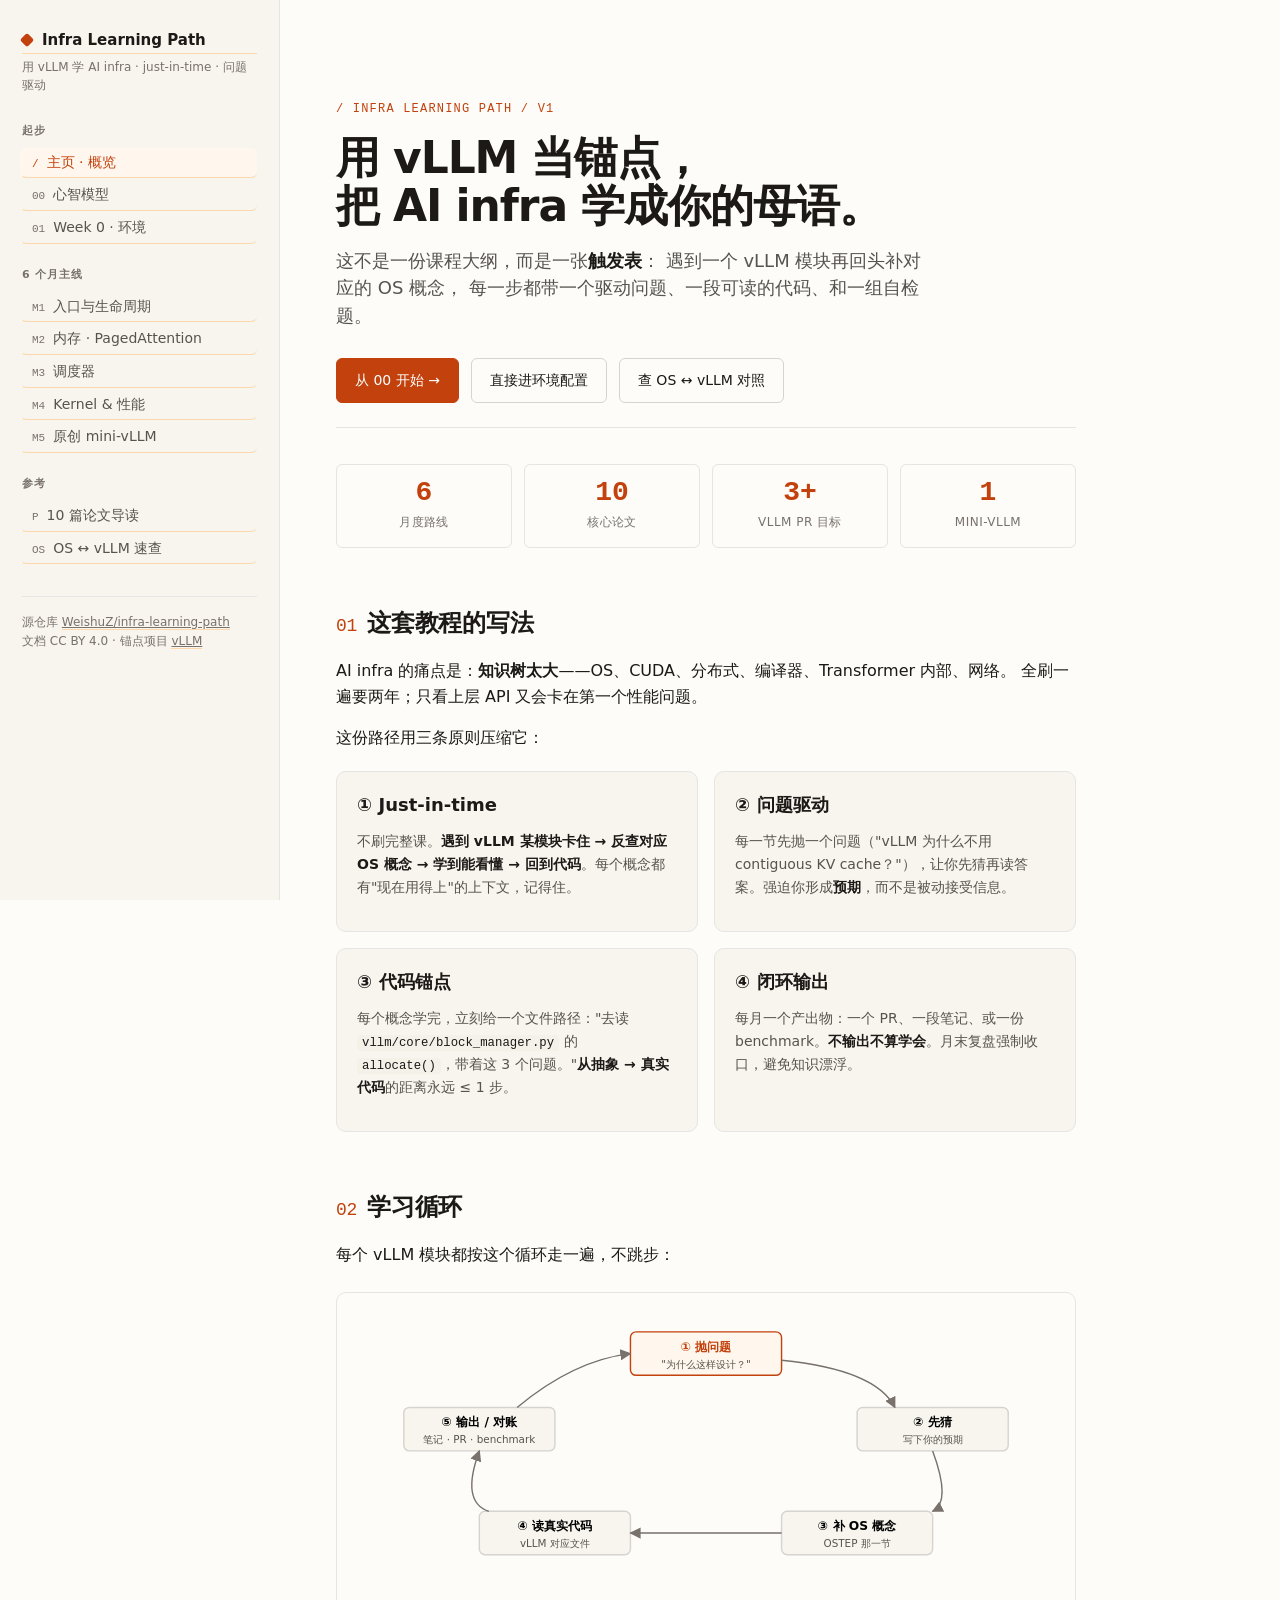
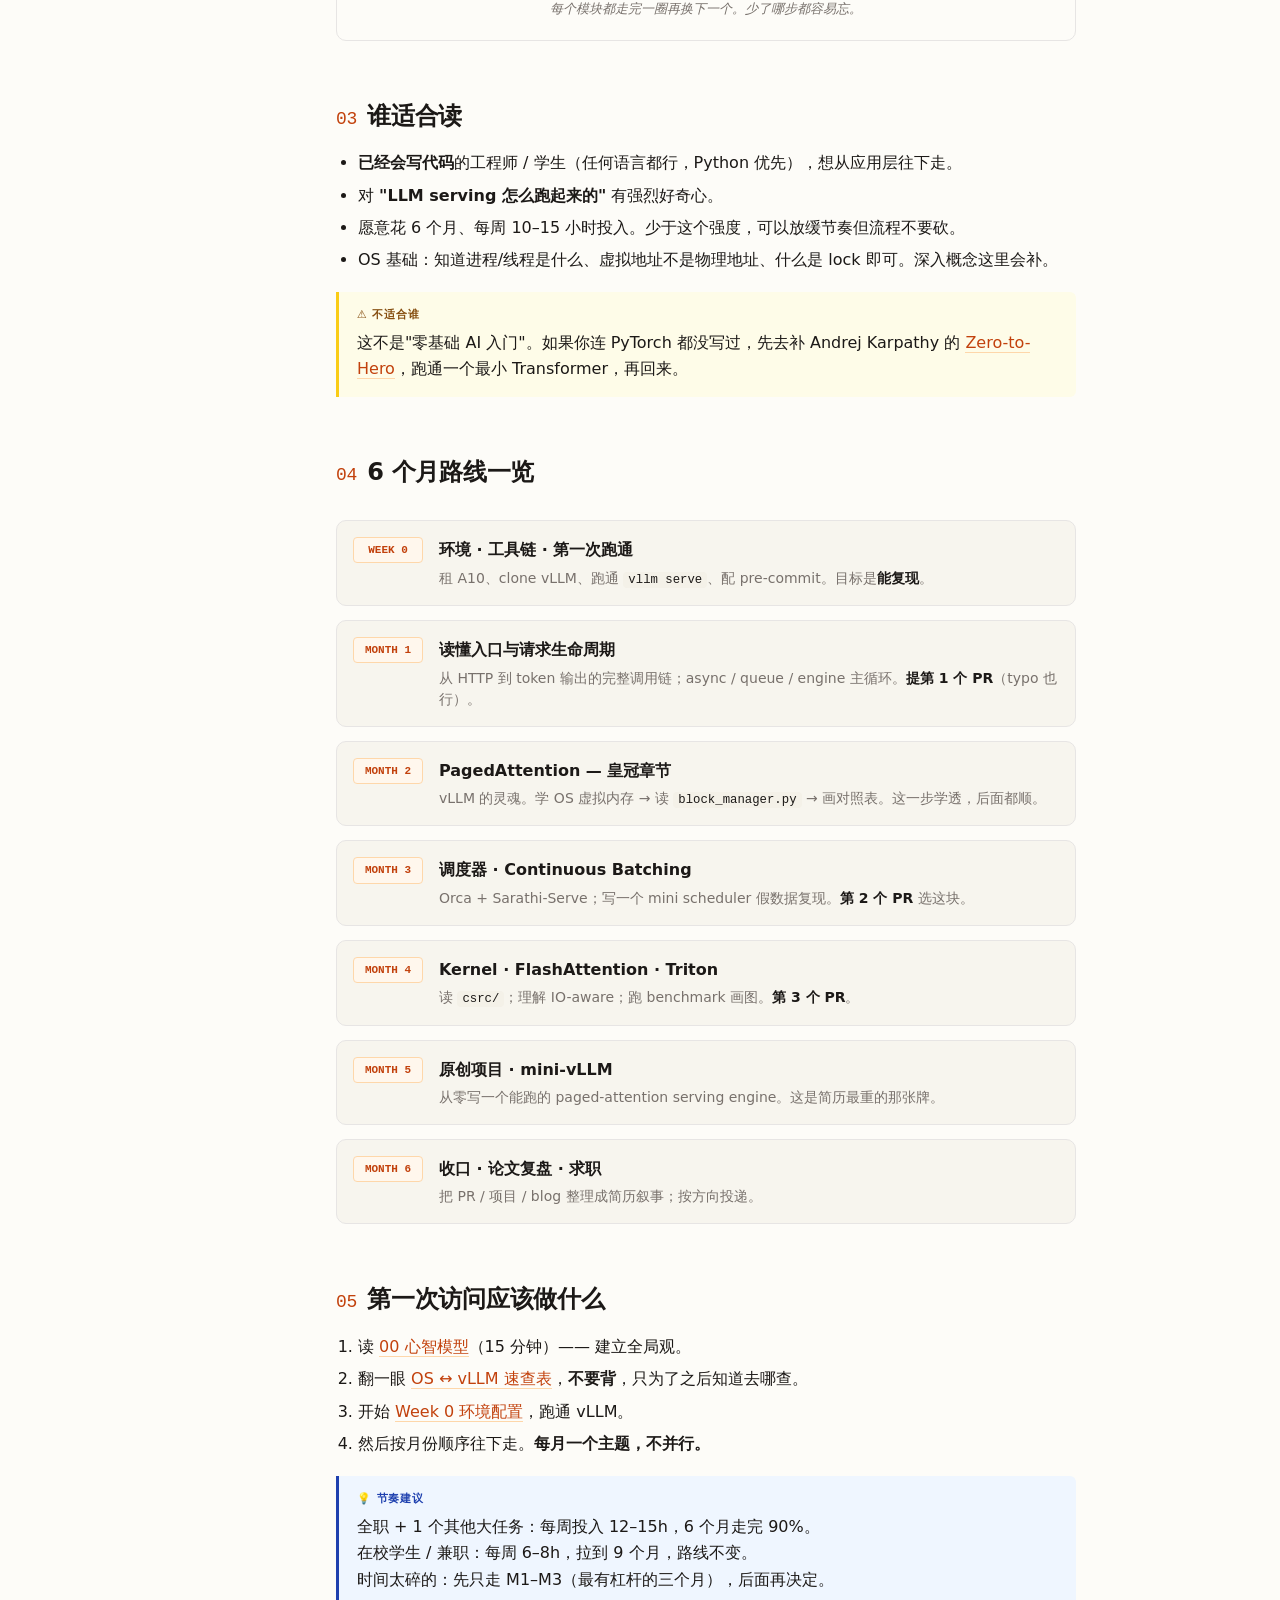
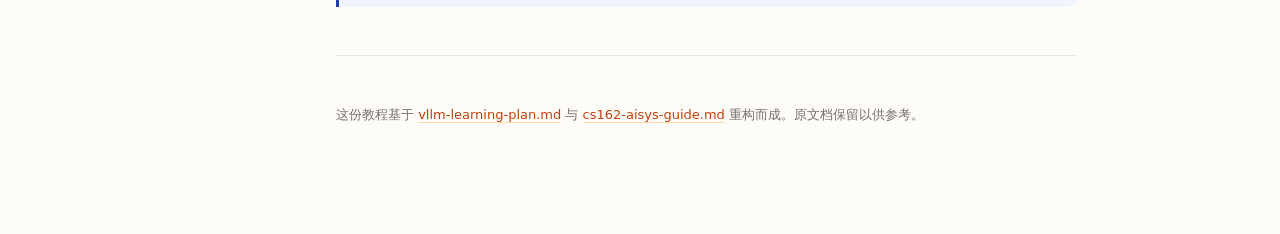
==== index.html @ 44b03a2a "Build interactive learning site 把仓库内的两份 markdown 大纲 (vllm-learning-plan, cs162-aisys-guide) 重构成一份问题驱" ====
<!doctype html>
<html lang="zh-CN">
<head>
<meta charset="utf-8" />
<meta name="viewport" content="width=device-width, initial-scale=1" />
<title>Infra Learning Path · 用 vLLM 学 AI 基础设施</title>
<meta name="description" content="一份问题驱动、强实践的 AI infra 学习路径。以 vLLM 为锚点，用 OS 当母语，6 个月走通从入口到 kernel 的全栈。" />
<link rel="stylesheet" href="assets/style.css" />
</head>
<body>

<button class="menu-btn" aria-label="菜单">☰ 目录</button>

<div class="layout">

<aside class="sidebar">
  <a href="index.html" class="brand"><span class="dot"></span>Infra Learning Path</a>
  <div class="tagline">用 vLLM 学 AI infra · just-in-time · 问题驱动</div>

  <div class="nav-group">
    <div class="nav-label">起步</div>
    <nav><ul>
      <li><a href="index.html"><span class="idx">/</span>主页 · 概览</a></li>
      <li><a href="tutorial/00-mental-model.html"><span class="idx">00</span>心智模型</a></li>
      <li><a href="tutorial/01-setup.html"><span class="idx">01</span>Week 0 · 环境</a></li>
    </ul></nav>
  </div>

  <div class="nav-group">
    <div class="nav-label">6 个月主线</div>
    <nav><ul>
      <li><a href="tutorial/02-entrypoints.html"><span class="idx">M1</span>入口与生命周期</a></li>
      <li><a href="tutorial/03-memory.html"><span class="idx">M2</span>内存 · PagedAttention</a></li>
      <li><a href="tutorial/04-scheduler.html"><span class="idx">M3</span>调度器</a></li>
      <li><a href="tutorial/05-kernels.html"><span class="idx">M4</span>Kernel &amp; 性能</a></li>
      <li><a href="tutorial/06-mini-vllm.html"><span class="idx">M5</span>原创 mini-vLLM</a></li>
    </ul></nav>
  </div>

  <div class="nav-group">
    <div class="nav-label">参考</div>
    <nav><ul>
      <li><a href="tutorial/07-papers.html"><span class="idx">P</span>10 篇论文导读</a></li>
      <li><a href="tutorial/08-os-bridge.html"><span class="idx">OS</span>OS ↔ vLLM 速查</a></li>
    </ul></nav>
  </div>

  <div class="foot">
    源仓库 <a href="https://github.com/WeishuZ/infra-learning-path" target="_blank" rel="noopener">WeishuZ/infra-learning-path</a><br>
    文档 CC BY 4.0 · 锚点项目 <a href="https://github.com/vllm-project/vllm" target="_blank" rel="noopener">vLLM</a>
  </div>
</aside>

<main class="content">

<section class="hero">
  <div class="eyebrow">/ infra learning path / v1</div>
  <h1>用 vLLM 当锚点，<br>把 AI infra 学成你的母语。</h1>
  <p class="sub">
    这不是一份课程大纲，而是一张<strong>触发表</strong>：
    遇到一个 vLLM 模块再回头补对应的 OS 概念，
    每一步都带一个驱动问题、一段可读的代码、和一组自检题。
  </p>
  <div class="cta-row">
    <a class="btn primary" href="tutorial/00-mental-model.html">从 00 开始 →</a>
    <a class="btn" href="tutorial/01-setup.html">直接进环境配置</a>
    <a class="btn" href="tutorial/08-os-bridge.html">查 OS ↔ vLLM 对照</a>
  </div>
</section>

<div class="kpis">
  <div class="kpi"><div class="n">6</div><div class="l">月度路线</div></div>
  <div class="kpi"><div class="n">10</div><div class="l">核心论文</div></div>
  <div class="kpi"><div class="n">3+</div><div class="l">vLLM PR 目标</div></div>
  <div class="kpi"><div class="n">1</div><div class="l">mini-vLLM</div></div>
</div>

<h2><span class="num">01</span>这套教程的写法</h2>

<p>
  AI infra 的痛点是：<strong>知识树太大</strong>——OS、CUDA、分布式、编译器、Transformer 内部、网络。
  全刷一遍要两年；只看上层 API 又会卡在第一个性能问题。
</p>

<p>这份路径用三条原则压缩它：</p>

<div class="cards-2">
  <div class="card">
    <h3>① Just-in-time</h3>
    <p>不刷完整课。<strong>遇到 vLLM 某模块卡住 → 反查对应 OS 概念 → 学到能看懂 → 回到代码</strong>。每个概念都有"现在用得上"的上下文，记得住。</p>
  </div>
  <div class="card">
    <h3>② 问题驱动</h3>
    <p>每一节先抛一个问题（"vLLM 为什么不用 contiguous KV cache？"），让你先猜再读答案。强迫你形成<strong>预期</strong>，而不是被动接受信息。</p>
  </div>
  <div class="card">
    <h3>③ 代码锚点</h3>
    <p>每个概念学完，立刻给一个文件路径："去读 <code>vllm/core/block_manager.py</code> 的 <code>allocate()</code>，带着这 3 个问题。"<strong>从抽象 → 真实代码</strong>的距离永远 ≤ 1 步。</p>
  </div>
  <div class="card">
    <h3>④ 闭环输出</h3>
    <p>每月一个产出物：一个 PR、一段笔记、或一份 benchmark。<strong>不输出不算学会</strong>。月末复盘强制收口，避免知识漂浮。</p>
  </div>
</div>

<h2><span class="num">02</span>学习循环</h2>

<p>每个 vLLM 模块都按这个循环走一遍，不跳步：</p>

<div class="diagram">
  <svg viewBox="0 0 720 280" xmlns="http://www.w3.org/2000/svg" style="max-width:680px;">
    <defs>
      <marker id="arrow" viewBox="0 0 10 10" refX="9" refY="5" markerWidth="8" markerHeight="8" orient="auto-start-reverse">
        <path d="M 0 0 L 10 5 L 0 10 z" fill="#78716c"/>
      </marker>
    </defs>
    <!-- 5 nodes around a loop -->
    <g font-family="ui-sans-serif, system-ui" font-size="13">
      <!-- node 1 -->
      <rect x="280" y="20" width="160" height="46" rx="6" fill="#fff7ed" stroke="#c2410c" stroke-width="1.5"/>
      <text x="360" y="40" text-anchor="middle" font-weight="600" fill="#c2410c">① 抛问题</text>
      <text x="360" y="58" text-anchor="middle" fill="#57534e" font-size="11">"为什么这样设计？"</text>

      <!-- node 2 -->
      <rect x="520" y="100" width="160" height="46" rx="6" fill="#f7f5ee" stroke="#d6d3d1" stroke-width="1.5"/>
      <text x="600" y="120" text-anchor="middle" font-weight="600">② 先猜</text>
      <text x="600" y="138" text-anchor="middle" fill="#57534e" font-size="11">写下你的预期</text>

      <!-- node 3 -->
      <rect x="440" y="210" width="160" height="46" rx="6" fill="#f7f5ee" stroke="#d6d3d1" stroke-width="1.5"/>
      <text x="520" y="230" text-anchor="middle" font-weight="600">③ 补 OS 概念</text>
      <text x="520" y="248" text-anchor="middle" fill="#57534e" font-size="11">OSTEP 那一节</text>

      <!-- node 4 -->
      <rect x="120" y="210" width="160" height="46" rx="6" fill="#f7f5ee" stroke="#d6d3d1" stroke-width="1.5"/>
      <text x="200" y="230" text-anchor="middle" font-weight="600">④ 读真实代码</text>
      <text x="200" y="248" text-anchor="middle" fill="#57534e" font-size="11">vLLM 对应文件</text>

      <!-- node 5 -->
      <rect x="40" y="100" width="160" height="46" rx="6" fill="#f7f5ee" stroke="#d6d3d1" stroke-width="1.5"/>
      <text x="120" y="120" text-anchor="middle" font-weight="600">⑤ 输出 / 对账</text>
      <text x="120" y="138" text-anchor="middle" fill="#57534e" font-size="11">笔记 · PR · benchmark</text>

      <!-- arrows -->
      <path d="M 440 50 Q 540 60 560 100" fill="none" stroke="#78716c" stroke-width="1.5" marker-end="url(#arrow)"/>
      <path d="M 600 146 Q 620 200 600 210" fill="none" stroke="#78716c" stroke-width="1.5" marker-end="url(#arrow)"/>
      <path d="M 440 233 L 280 233" fill="none" stroke="#78716c" stroke-width="1.5" marker-end="url(#arrow)"/>
      <path d="M 130 210 Q 100 200 120 146" fill="none" stroke="#78716c" stroke-width="1.5" marker-end="url(#arrow)"/>
      <path d="M 160 100 Q 220 50 280 43" fill="none" stroke="#78716c" stroke-width="1.5" marker-end="url(#arrow)"/>
    </g>
  </svg>
  <div class="caption">每个模块都走完一圈再换下一个。少了哪步都容易忘。</div>
</div>

<h2><span class="num">03</span>谁适合读</h2>

<ul>
  <li><strong>已经会写代码</strong>的工程师 / 学生（任何语言都行，Python 优先），想从应用层往下走。</li>
  <li>对 <strong>"LLM serving 怎么跑起来的"</strong> 有强烈好奇心。</li>
  <li>愿意花 6 个月、每周 10–15 小时投入。少于这个强度，可以放缓节奏但流程不要砍。</li>
  <li>OS 基础：知道进程/线程是什么、虚拟地址不是物理地址、什么是 lock 即可。深入概念这里会补。</li>
</ul>

<div class="callout warn">
  <div class="label">⚠ 不适合谁</div>
  这不是"零基础 AI 入门"。如果你连 PyTorch 都没写过，先去补 Andrej Karpathy 的 <a href="https://karpathy.ai/zero-to-hero.html" target="_blank">Zero-to-Hero</a>，跑通一个最小 Transformer，再回来。
</div>

<h2><span class="num">04</span>6 个月路线一览</h2>

<div class="timeline">
  <a class="step" href="tutorial/01-setup.html">
    <div class="badge">Week 0</div>
    <div>
      <div class="title">环境 · 工具链 · 第一次跑通</div>
      <div class="desc">租 A10、clone vLLM、跑通 <code>vllm serve</code>、配 pre-commit。目标是<strong>能复现</strong>。</div>
    </div>
  </a>
  <a class="step" href="tutorial/02-entrypoints.html">
    <div class="badge">Month 1</div>
    <div>
      <div class="title">读懂入口与请求生命周期</div>
      <div class="desc">从 HTTP 到 token 输出的完整调用链；async / queue / engine 主循环。<strong>提第 1 个 PR</strong>（typo 也行）。</div>
    </div>
  </a>
  <a class="step" href="tutorial/03-memory.html">
    <div class="badge">Month 2</div>
    <div>
      <div class="title">PagedAttention — 皇冠章节</div>
      <div class="desc">vLLM 的灵魂。学 OS 虚拟内存 → 读 <code>block_manager.py</code> → 画对照表。这一步学透，后面都顺。</div>
    </div>
  </a>
  <a class="step" href="tutorial/04-scheduler.html">
    <div class="badge">Month 3</div>
    <div>
      <div class="title">调度器 · Continuous Batching</div>
      <div class="desc">Orca + Sarathi-Serve；写一个 mini scheduler 假数据复现。<strong>第 2 个 PR</strong> 选这块。</div>
    </div>
  </a>
  <a class="step" href="tutorial/05-kernels.html">
    <div class="badge">Month 4</div>
    <div>
      <div class="title">Kernel · FlashAttention · Triton</div>
      <div class="desc">读 <code>csrc/</code>；理解 IO-aware；跑 benchmark 画图。<strong>第 3 个 PR</strong>。</div>
    </div>
  </a>
  <a class="step" href="tutorial/06-mini-vllm.html">
    <div class="badge">Month 5</div>
    <div>
      <div class="title">原创项目 · mini-vLLM</div>
      <div class="desc">从零写一个能跑的 paged-attention serving engine。这是简历最重的那张牌。</div>
    </div>
  </a>
  <a class="step" href="tutorial/07-papers.html">
    <div class="badge">Month 6</div>
    <div>
      <div class="title">收口 · 论文复盘 · 求职</div>
      <div class="desc">把 PR / 项目 / blog 整理成简历叙事；按方向投递。</div>
    </div>
  </a>
</div>

<h2><span class="num">05</span>第一次访问应该做什么</h2>

<ol>
  <li>读 <a href="tutorial/00-mental-model.html">00 心智模型</a>（15 分钟）—— 建立全局观。</li>
  <li>翻一眼 <a href="tutorial/08-os-bridge.html">OS ↔ vLLM 速查表</a>，<strong>不要背</strong>，只为了之后知道去哪查。</li>
  <li>开始 <a href="tutorial/01-setup.html">Week 0 环境配置</a>，跑通 vLLM。</li>
  <li>然后按月份顺序往下走。<strong>每月一个主题，不并行。</strong></li>
</ol>

<div class="callout tip">
  <div class="label">💡 节奏建议</div>
  全职 + 1 个其他大任务：每周投入 12–15h，6 个月走完 90%。<br>
  在校学生 / 兼职：每周 6–8h，拉到 9 个月，路线不变。<br>
  时间太碎的：先只走 M1–M3（最有杠杆的三个月），后面再决定。
</div>

<hr>

<p class="muted small">
  这份教程基于 <a href="vllm-learning-plan.md">vllm-learning-plan.md</a> 与 <a href="cs162-aisys-guide.md">cs162-aisys-guide.md</a> 重构而成。原文档保留以供参考。
</p>

</main>
</div>

<script src="assets/app.js"></script>
</body>
</html>
---- assets/style.css ----
/* ============================================================
   Infra Learning Path — visual system
   ============================================================ */

:root {
  --bg: #fdfcf8;
  --bg-soft: #f7f5ee;
  --bg-code: #f4f1e8;
  --fg: #1c1917;
  --fg-soft: #57534e;
  --fg-muted: #78716c;
  --border: #e7e5e4;
  --border-strong: #d6d3d1;
  --accent: #c2410c;
  --accent-soft: #fed7aa;
  --accent-bg: #fff7ed;
  --green: #166534;
  --green-bg: #f0fdf4;
  --blue: #1e40af;
  --blue-bg: #eff6ff;
  --yellow-bg: #fefce8;
  --yellow-border: #facc15;
  --red: #991b1b;
  --red-bg: #fef2f2;

  --font-sans: ui-sans-serif, system-ui, -apple-system, "Segoe UI", Roboto,
    "Helvetica Neue", "PingFang SC", "Microsoft YaHei", sans-serif;
  --font-mono: ui-monospace, "SF Mono", Menlo, "Cascadia Mono", "JetBrains Mono",
    Consolas, monospace;
  --font-serif: "Source Serif Pro", "Iowan Old Style", Charter, Georgia, serif;

  --radius: 6px;
  --radius-lg: 10px;
  --shadow-sm: 0 1px 2px rgba(28, 25, 23, 0.04);
  --shadow: 0 4px 12px rgba(28, 25, 23, 0.06);

  --content-w: 740px;
  --sidebar-w: 280px;
}

@media (prefers-color-scheme: dark) {
  :root.auto {
    --bg: #1c1917;
    --bg-soft: #292524;
    --bg-code: #292524;
    --fg: #f5f5f4;
    --fg-soft: #d6d3d1;
    --fg-muted: #a8a29e;
    --border: #44403c;
    --border-strong: #57534e;
    --accent: #fb923c;
    --accent-soft: #7c2d12;
    --accent-bg: #292524;
    --green: #4ade80;
    --green-bg: #052e16;
    --blue: #60a5fa;
    --blue-bg: #172554;
    --yellow-bg: #422006;
    --yellow-border: #ca8a04;
    --red: #f87171;
    --red-bg: #450a0a;
  }
}

* { box-sizing: border-box; }

html { scroll-behavior: smooth; }

body {
  margin: 0;
  font-family: var(--font-sans);
  font-size: 16px;
  line-height: 1.65;
  color: var(--fg);
  background: var(--bg);
  -webkit-font-smoothing: antialiased;
  text-rendering: optimizeLegibility;
}

/* ===== Layout ===== */

.layout {
  display: grid;
  grid-template-columns: var(--sidebar-w) 1fr;
  min-height: 100vh;
}

.sidebar {
  background: var(--bg-soft);
  border-right: 1px solid var(--border);
  padding: 28px 22px 40px;
  position: sticky;
  top: 0;
  height: 100vh;
  overflow-y: auto;
  font-size: 14px;
}

.sidebar .brand {
  display: flex;
  align-items: center;
  gap: 10px;
  font-weight: 600;
  font-size: 15px;
  color: var(--fg);
  text-decoration: none;
  margin-bottom: 4px;
}

.sidebar .brand .dot {
  width: 10px;
  height: 10px;
  border-radius: 2px;
  background: var(--accent);
  transform: rotate(45deg);
}

.sidebar .tagline {
  color: var(--fg-muted);
  font-size: 12px;
  margin-bottom: 28px;
  line-height: 1.5;
}

.sidebar .nav-group {
  margin-bottom: 22px;
}

.sidebar .nav-label {
  font-size: 11px;
  text-transform: uppercase;
  letter-spacing: 0.08em;
  color: var(--fg-muted);
  font-weight: 600;
  margin-bottom: 8px;
}

.sidebar nav ul {
  list-style: none;
  padding: 0;
  margin: 0;
}

.sidebar nav li {
  margin-bottom: 2px;
}

.sidebar nav a {
  display: flex;
  align-items: baseline;
  gap: 8px;
  padding: 5px 10px;
  border-radius: var(--radius);
  color: var(--fg-soft);
  text-decoration: none;
  border-left: 2px solid transparent;
  margin-left: -2px;
  transition: background 0.12s, color 0.12s;
  line-height: 1.4;
}

.sidebar nav a:hover {
  background: var(--bg);
  color: var(--fg);
}

.sidebar nav a.active {
  color: var(--accent);
  background: var(--accent-bg);
  font-weight: 500;
}

.sidebar nav a .idx {
  font-family: var(--font-mono);
  font-size: 11px;
  color: var(--fg-muted);
  flex-shrink: 0;
}

.sidebar nav a.active .idx { color: var(--accent); }

.sidebar .foot {
  margin-top: 32px;
  padding-top: 16px;
  border-top: 1px solid var(--border);
  font-size: 12px;
  color: var(--fg-muted);
  line-height: 1.55;
}

.sidebar .foot a { color: var(--fg-muted); text-decoration: underline; }

/* ===== Mobile sidebar ===== */

.menu-btn {
  display: none;
  position: fixed;
  top: 14px;
  left: 14px;
  z-index: 50;
  background: var(--bg);
  border: 1px solid var(--border-strong);
  border-radius: var(--radius);
  padding: 8px 10px;
  cursor: pointer;
  font-size: 14px;
  font-family: var(--font-mono);
}

@media (max-width: 900px) {
  .layout { grid-template-columns: 1fr; }
  .sidebar {
    position: fixed;
    top: 0;
    left: 0;
    z-index: 40;
    width: 280px;
    height: 100vh;
    transform: translateX(-100%);
    transition: transform 0.22s ease;
    box-shadow: var(--shadow);
  }
  .sidebar.open { transform: translateX(0); }
  .menu-btn { display: block; }
  .content { padding-top: 60px !important; }
}

/* ===== Content ===== */

.content {
  padding: 64px 56px 96px;
  max-width: calc(var(--content-w) + 112px);
}

.crumbs {
  font-size: 13px;
  color: var(--fg-muted);
  margin-bottom: 18px;
  font-family: var(--font-mono);
}
.crumbs a { color: var(--fg-muted); text-decoration: none; border-bottom: 1px dotted var(--border-strong); }
.crumbs a:hover { color: var(--accent); }
.crumbs .sep { margin: 0 6px; opacity: 0.5; }

.page-title {
  font-size: 36px;
  font-weight: 700;
  line-height: 1.15;
  letter-spacing: -0.02em;
  margin: 0 0 6px;
}

.page-sub {
  font-size: 16px;
  color: var(--fg-muted);
  margin: 0 0 36px;
}

.lede {
  font-size: 18px;
  line-height: 1.65;
  color: var(--fg-soft);
  margin: 0 0 32px;
  padding-bottom: 24px;
  border-bottom: 1px solid var(--border);
}

h2 {
  font-size: 24px;
  font-weight: 600;
  margin: 56px 0 14px;
  letter-spacing: -0.01em;
  scroll-margin-top: 20px;
}

h2 .num {
  font-family: var(--font-mono);
  color: var(--accent);
  font-weight: 500;
  margin-right: 10px;
  font-size: 18px;
}

h3 {
  font-size: 18px;
  font-weight: 600;
  margin: 36px 0 10px;
  scroll-margin-top: 20px;
}

h4 {
  font-size: 15px;
  font-weight: 600;
  margin: 24px 0 8px;
  color: var(--fg-soft);
  text-transform: uppercase;
  letter-spacing: 0.05em;
}

p { margin: 0 0 14px; }

a {
  color: var(--accent);
  text-decoration: none;
  border-bottom: 1px solid var(--accent-soft);
  transition: border-color 0.12s;
}
a:hover { border-bottom-color: var(--accent); }

ul, ol { padding-left: 22px; margin: 0 0 16px; }
li { margin-bottom: 6px; }
li > ul, li > ol { margin: 6px 0 0; }

hr {
  border: none;
  border-top: 1px solid var(--border);
  margin: 48px 0;
}

strong { color: var(--fg); font-weight: 600; }
em { font-style: italic; }

/* ===== Code ===== */

code {
  font-family: var(--font-mono);
  font-size: 0.88em;
  padding: 1px 5px;
  background: var(--bg-code);
  border-radius: 4px;
  color: var(--fg);
}

pre {
  background: var(--bg-code);
  border: 1px solid var(--border);
  border-radius: var(--radius);
  padding: 14px 16px;
  overflow-x: auto;
  font-size: 13px;
  line-height: 1.55;
  margin: 0 0 18px;
  position: relative;
}
pre code {
  background: transparent;
  padding: 0;
  font-size: inherit;
}

.copy-btn {
  position: absolute;
  top: 8px;
  right: 8px;
  background: var(--bg);
  border: 1px solid var(--border);
  color: var(--fg-muted);
  font-family: var(--font-mono);
  font-size: 11px;
  padding: 3px 8px;
  border-radius: 4px;
  cursor: pointer;
  opacity: 0;
  transition: opacity 0.15s;
}
pre:hover .copy-btn { opacity: 1; }
.copy-btn:hover { color: var(--accent); }
.copy-btn.copied { color: var(--green); }

/* ===== Callouts ===== */

.callout {
  border-left: 3px solid var(--border-strong);
  background: var(--bg-soft);
  padding: 14px 18px;
  border-radius: 0 var(--radius) var(--radius) 0;
  margin: 18px 0;
}
.callout .label {
  font-size: 11px;
  font-weight: 700;
  text-transform: uppercase;
  letter-spacing: 0.08em;
  color: var(--fg-muted);
  margin-bottom: 6px;
}
.callout > :last-child { margin-bottom: 0; }

.callout.q { border-color: var(--accent); background: var(--accent-bg); }
.callout.q .label { color: var(--accent); }

.callout.tip { border-color: var(--blue); background: var(--blue-bg); }
.callout.tip .label { color: var(--blue); }

.callout.warn { border-color: var(--yellow-border); background: var(--yellow-bg); }
.callout.warn .label { color: #854d0e; }

.callout.danger { border-color: var(--red); background: var(--red-bg); }
.callout.danger .label { color: var(--red); }

.callout.check { border-color: var(--green); background: var(--green-bg); }
.callout.check .label { color: var(--green); }

/* ===== Code anchor (go-read-this) ===== */

.code-anchor {
  border: 1px solid var(--border);
  border-left: 3px solid var(--accent);
  background: var(--bg);
  border-radius: 0 var(--radius) var(--radius) 0;
  padding: 14px 18px;
  margin: 18px 0;
  box-shadow: var(--shadow-sm);
}
.code-anchor .label {
  font-size: 11px;
  font-weight: 700;
  text-transform: uppercase;
  letter-spacing: 0.08em;
  color: var(--accent);
  margin-bottom: 8px;
  display: flex;
  align-items: center;
  gap: 6px;
}
.code-anchor .label::before {
  content: "→";
  font-family: var(--font-mono);
}
.code-anchor .path {
  font-family: var(--font-mono);
  font-size: 13px;
  background: var(--bg-code);
  padding: 4px 8px;
  border-radius: 4px;
  display: inline-block;
  margin: 4px 4px 4px 0;
  color: var(--fg);
  border: 1px solid var(--border);
}
.code-anchor .path a { border: none; color: inherit; }
.code-anchor .path a:hover { color: var(--accent); }
.code-anchor .ask {
  margin-top: 10px;
  font-size: 14px;
  color: var(--fg-soft);
}
.code-anchor .ask::before {
  content: "带着问题读：";
  font-weight: 600;
  color: var(--accent);
}

/* ===== Predict-then-reveal ===== */

.predict {
  border: 1px solid var(--border);
  border-radius: var(--radius);
  margin: 20px 0;
  background: var(--bg);
  overflow: hidden;
}
.predict summary {
  cursor: pointer;
  padding: 12px 16px;
  font-weight: 500;
  background: var(--bg-soft);
  list-style: none;
  display: flex;
  align-items: center;
  gap: 10px;
  user-select: none;
}
.predict summary::-webkit-details-marker { display: none; }
.predict summary::before {
  content: "?";
  display: inline-flex;
  align-items: center;
  justify-content: center;
  width: 20px;
  height: 20px;
  background: var(--accent);
  color: white;
  border-radius: 50%;
  font-size: 12px;
  font-weight: 700;
  font-family: var(--font-mono);
  flex-shrink: 0;
}
.predict[open] summary::before {
  content: "✓";
  background: var(--green);
}
.predict summary::after {
  content: "点击展开答案";
  margin-left: auto;
  font-size: 12px;
  color: var(--fg-muted);
  font-weight: 400;
}
.predict[open] summary::after { content: "收起"; }
.predict .body {
  padding: 14px 18px;
  border-top: 1px solid var(--border);
  font-size: 15px;
  line-height: 1.6;
}
.predict .body > :last-child { margin-bottom: 0; }

/* ===== Self-check (checkbox list) ===== */

.selfcheck {
  background: var(--bg-soft);
  border: 1px solid var(--border);
  border-radius: var(--radius-lg);
  padding: 20px 22px;
  margin: 28px 0;
}
.selfcheck h4 {
  margin-top: 0;
  color: var(--accent);
  display: flex;
  align-items: center;
  gap: 8px;
}
.selfcheck h4::before {
  content: "✓";
  width: 22px;
  height: 22px;
  display: inline-flex;
  align-items: center;
  justify-content: center;
  background: var(--accent);
  color: white;
  border-radius: 50%;
  font-size: 13px;
}
.selfcheck ul { list-style: none; padding: 0; margin: 0; }
.selfcheck li {
  display: flex;
  align-items: flex-start;
  gap: 10px;
  padding: 8px 0;
  border-bottom: 1px dashed var(--border);
  cursor: pointer;
}
.selfcheck li:last-child { border-bottom: none; }
.selfcheck input[type="checkbox"] {
  margin-top: 4px;
  flex-shrink: 0;
  accent-color: var(--accent);
}
.selfcheck li label { cursor: pointer; flex: 1; font-size: 14px; }
.selfcheck input:checked + label { text-decoration: line-through; color: var(--fg-muted); }

/* ===== Tables ===== */

table {
  width: 100%;
  border-collapse: collapse;
  margin: 20px 0;
  font-size: 14px;
}
th, td {
  text-align: left;
  padding: 10px 12px;
  border-bottom: 1px solid var(--border);
  vertical-align: top;
}
th {
  font-weight: 600;
  color: var(--fg-soft);
  background: var(--bg-soft);
  font-size: 12px;
  text-transform: uppercase;
  letter-spacing: 0.04em;
}
td code { font-size: 12px; }

/* ===== Timeline ===== */

.timeline {
  display: grid;
  grid-template-columns: 1fr;
  gap: 14px;
  margin: 28px 0;
}
.timeline .step {
  display: grid;
  grid-template-columns: 70px 1fr;
  gap: 16px;
  align-items: flex-start;
  padding: 16px;
  background: var(--bg-soft);
  border-radius: var(--radius-lg);
  border: 1px solid var(--border);
  text-decoration: none;
  color: var(--fg);
  border-bottom: 1px solid var(--border);
  transition: border-color 0.12s, transform 0.12s;
}
.timeline a.step:hover {
  border-color: var(--accent);
  transform: translateY(-1px);
}
.timeline .step .badge {
  font-family: var(--font-mono);
  font-size: 11px;
  color: var(--accent);
  background: var(--accent-bg);
  border: 1px solid var(--accent-soft);
  padding: 3px 8px;
  border-radius: 4px;
  text-align: center;
  font-weight: 600;
  text-transform: uppercase;
}
.timeline .step .title {
  font-weight: 600;
  font-size: 16px;
  margin: 0 0 4px;
}
.timeline .step .desc {
  font-size: 14px;
  color: var(--fg-muted);
  margin: 0;
  line-height: 1.5;
}

/* ===== Page footer nav ===== */

.pagenav {
  display: grid;
  grid-template-columns: 1fr 1fr;
  gap: 14px;
  margin-top: 64px;
  padding-top: 28px;
  border-top: 1px solid var(--border);
}
.pagenav a {
  display: block;
  padding: 14px 18px;
  border: 1px solid var(--border);
  border-radius: var(--radius);
  text-decoration: none;
  color: var(--fg);
  border-bottom: 1px solid var(--border);
  transition: border-color 0.12s;
}
.pagenav a:hover { border-color: var(--accent); }
.pagenav .dir {
  font-size: 11px;
  text-transform: uppercase;
  letter-spacing: 0.08em;
  color: var(--fg-muted);
  margin-bottom: 4px;
}
.pagenav .ttl { font-weight: 600; font-size: 15px; }
.pagenav a.next { text-align: right; }
.pagenav a.next .dir::after { content: " →"; }
.pagenav a.prev .dir::before { content: "← "; }
.pagenav .placeholder { visibility: hidden; }

/* ===== Diagram wrappers ===== */

.diagram {
  margin: 24px 0;
  padding: 20px;
  background: var(--bg);
  border: 1px solid var(--border);
  border-radius: var(--radius-lg);
  text-align: center;
  overflow-x: auto;
}
.diagram svg { max-width: 100%; height: auto; }
.diagram .caption {
  font-size: 13px;
  color: var(--fg-muted);
  margin-top: 12px;
  font-style: italic;
}

/* mermaid container override */
.mermaid {
  background: var(--bg);
  text-align: center;
  margin: 24px 0;
  padding: 18px;
  border: 1px solid var(--border);
  border-radius: var(--radius-lg);
}

/* ===== Inline tag ===== */

.tag {
  display: inline-block;
  font-family: var(--font-mono);
  font-size: 11px;
  padding: 1px 7px;
  border-radius: 3px;
  background: var(--bg-code);
  color: var(--fg-soft);
  border: 1px solid var(--border);
  margin: 0 2px;
  vertical-align: 1px;
}
.tag.red { color: var(--red); background: var(--red-bg); border-color: var(--red-bg); }
.tag.yellow { color: #854d0e; background: var(--yellow-bg); border-color: var(--yellow-bg); }
.tag.green { color: var(--green); background: var(--green-bg); border-color: var(--green-bg); }
.tag.blue { color: var(--blue); background: var(--blue-bg); border-color: var(--blue-bg); }

/* ===== Landing hero ===== */

.hero {
  padding: 36px 0 24px;
  border-bottom: 1px solid var(--border);
  margin-bottom: 36px;
}
.hero .eyebrow {
  font-family: var(--font-mono);
  font-size: 12px;
  text-transform: uppercase;
  letter-spacing: 0.1em;
  color: var(--accent);
  margin-bottom: 14px;
}
.hero h1 {
  font-size: 44px;
  line-height: 1.1;
  letter-spacing: -0.025em;
  margin: 0 0 16px;
  font-weight: 700;
}
.hero .sub {
  font-size: 18px;
  color: var(--fg-soft);
  line-height: 1.55;
  max-width: 600px;
  margin: 0 0 24px;
}
.hero .cta-row {
  display: flex;
  flex-wrap: wrap;
  gap: 12px;
  margin-top: 28px;
}
.btn {
  display: inline-block;
  padding: 10px 18px;
  border-radius: var(--radius);
  font-weight: 500;
  font-size: 14px;
  border: 1px solid var(--border-strong);
  text-decoration: none;
  color: var(--fg);
  background: var(--bg);
  transition: all 0.12s;
  border-bottom: 1px solid var(--border-strong);
}
.btn:hover { border-color: var(--accent); color: var(--accent); }
.btn.primary {
  background: var(--accent);
  color: white;
  border-color: var(--accent);
}
.btn.primary:hover { background: #9a3412; border-color: #9a3412; color: white; }

/* ===== Two-col on landing ===== */

.cards-2 {
  display: grid;
  grid-template-columns: 1fr 1fr;
  gap: 16px;
  margin: 20px 0;
}
@media (max-width: 720px) {
  .cards-2 { grid-template-columns: 1fr; }
}
.card {
  padding: 18px 20px;
  background: var(--bg-soft);
  border-radius: var(--radius-lg);
  border: 1px solid var(--border);
}
.card h3 { margin-top: 0; }
.card p { color: var(--fg-soft); font-size: 14px; }

/* ===== KPI strip (landing) ===== */
.kpis {
  display: grid;
  grid-template-columns: repeat(4, 1fr);
  gap: 12px;
  margin: 28px 0;
}
@media (max-width: 720px) { .kpis { grid-template-columns: repeat(2, 1fr); } }
.kpi {
  padding: 14px;
  border: 1px solid var(--border);
  border-radius: var(--radius);
  background: var(--bg);
  text-align: center;
}
.kpi .n {
  font-size: 28px;
  font-weight: 700;
  color: var(--accent);
  line-height: 1;
  margin-bottom: 6px;
  font-family: var(--font-mono);
}
.kpi .l {
  font-size: 12px;
  color: var(--fg-muted);
  text-transform: uppercase;
  letter-spacing: 0.04em;
}

/* ===== Misc ===== */

.kbd {
  font-family: var(--font-mono);
  font-size: 11px;
  padding: 2px 6px;
  background: var(--bg-soft);
  border: 1px solid var(--border-strong);
  border-bottom-width: 2px;
  border-radius: 4px;
  color: var(--fg);
}

blockquote {
  margin: 18px 0;
  padding: 4px 18px;
  border-left: 3px solid var(--border-strong);
  color: var(--fg-soft);
  font-style: italic;
}

.muted { color: var(--fg-muted); }
.small { font-size: 13px; }

/* file-link styling (links to GitHub source) */
a.file {
  font-family: var(--font-mono);
  font-size: 0.88em;
  background: var(--bg-code);
  padding: 1px 6px;
  border-radius: 4px;
  border: 1px solid var(--border);
  color: var(--fg);
}
a.file:hover { color: var(--accent); border-color: var(--accent); }
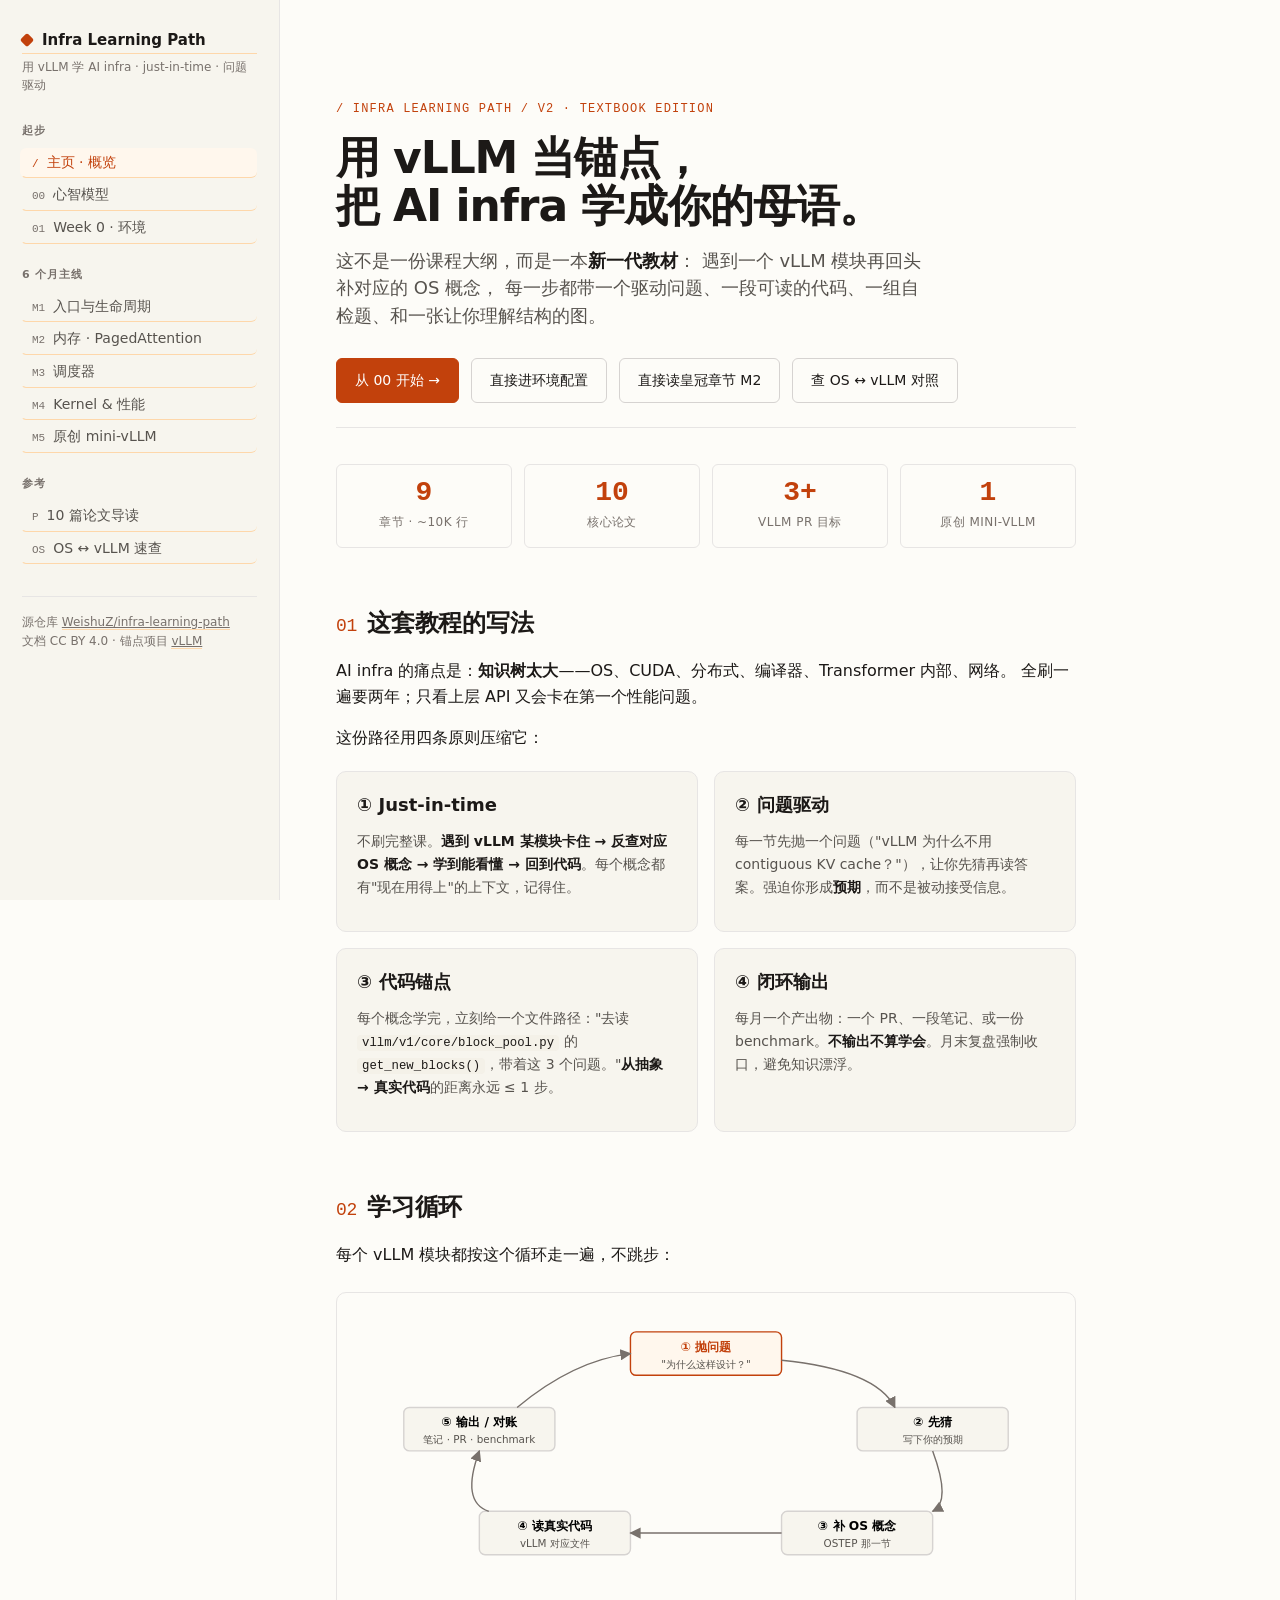
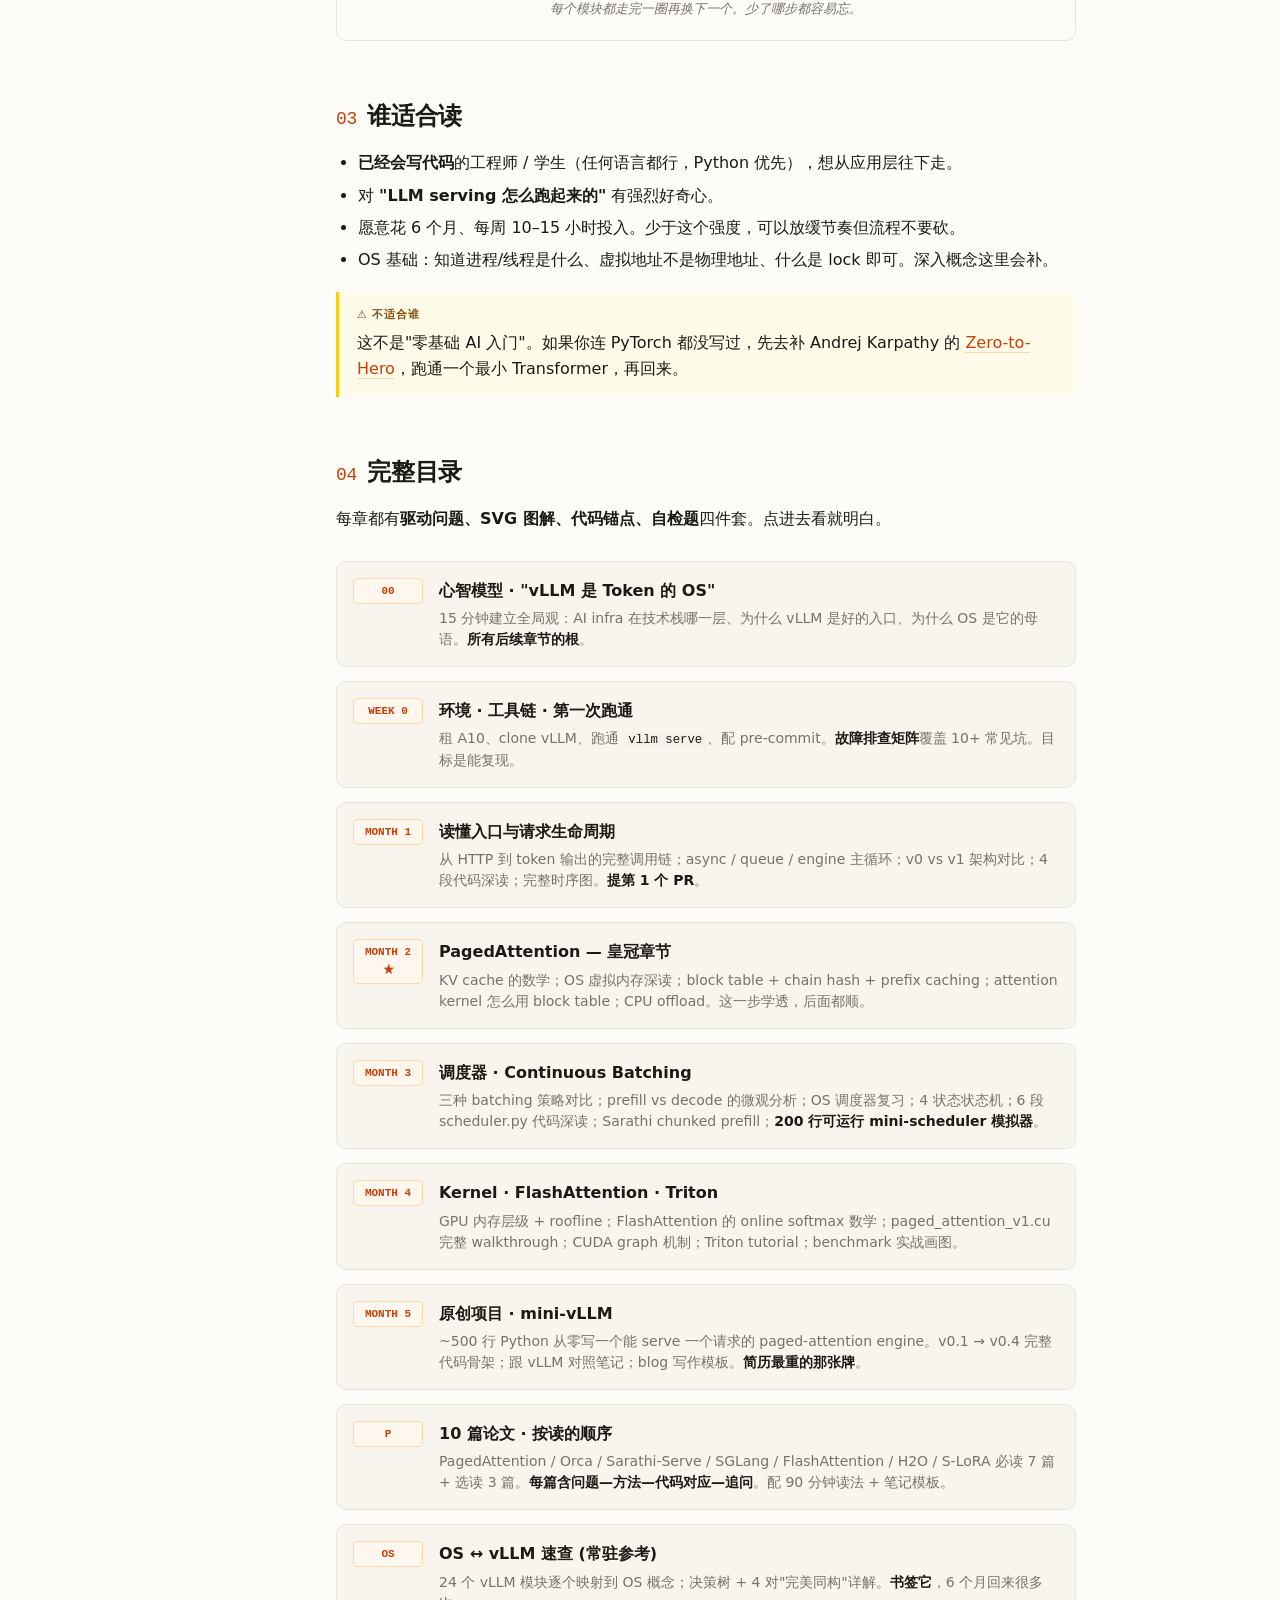
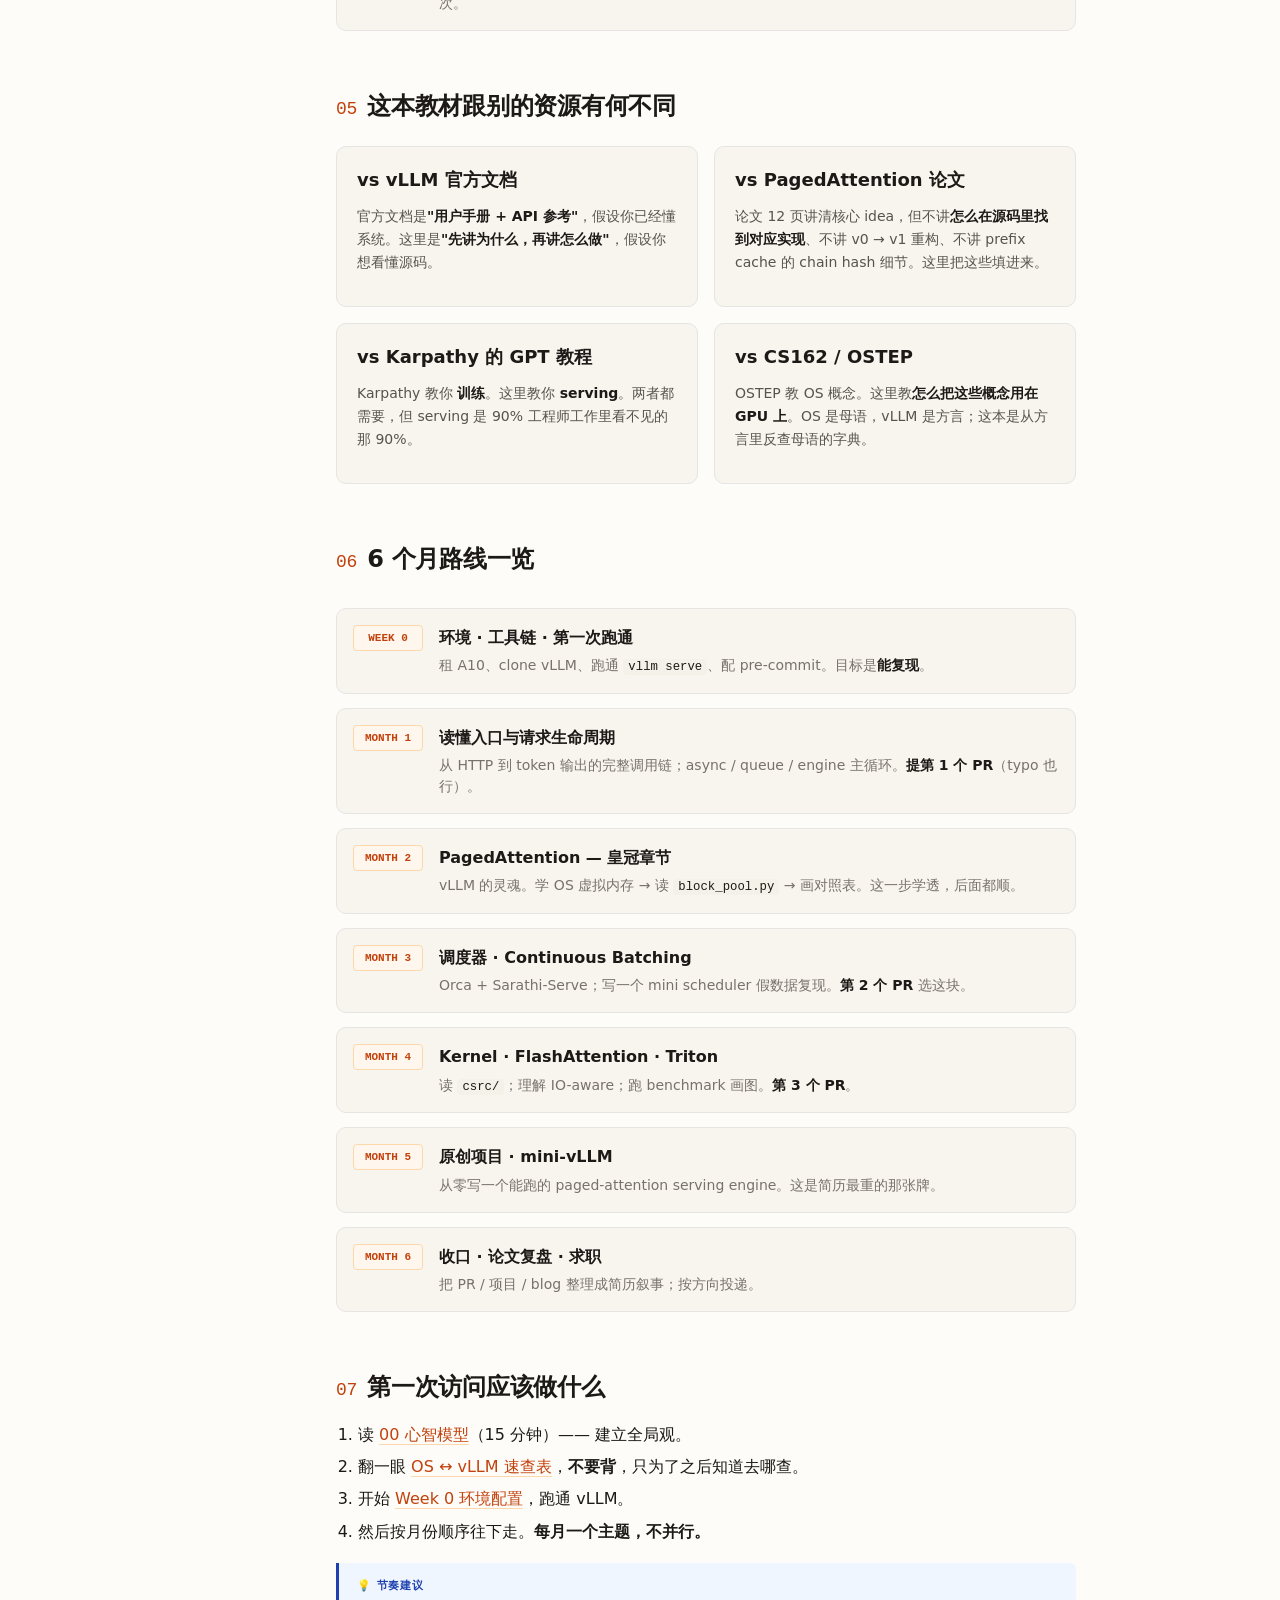
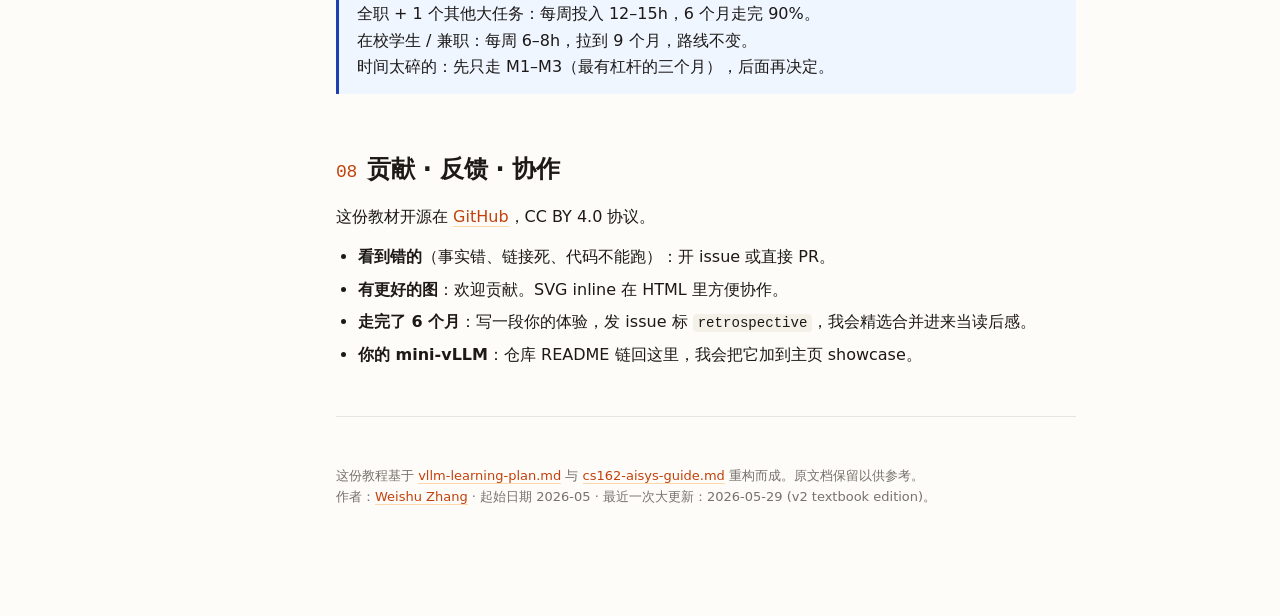
==== commit d3155718: "Expand into v2 textbook edition (~7k lines added) Goal: turn the learning path from a general guidan" ====
--- a/index.html
+++ b/index.html
@@ -4,7 +4,9 @@
 <meta charset="utf-8" />
 <meta name="viewport" content="width=device-width, initial-scale=1" />
 <title>Infra Learning Path · 用 vLLM 学 AI 基础设施</title>
-<meta name="description" content="一份问题驱动、强实践的 AI infra 学习路径。以 vLLM 为锚点，用 OS 当母语，6 个月走通从入口到 kernel 的全栈。" />
+<meta name="description" content="一份问题驱动、强实践的 AI infra 学习路径。以 vLLM 为锚点，用 OS 当母语，6 个月走通从入口到 kernel 的全栈。开放、免费、持续更新。" />
+<meta property="og:title" content="Infra Learning Path · 用 vLLM 学 AI 基础设施" />
+<meta property="og:description" content="6 个月用 vLLM 当锚点深入 AI infra。9 章 + 10 篇论文 + 1 个原创项目 mini-vLLM。" />
 <link rel="stylesheet" href="assets/style.css" />
 </head>
 <body>
@@ -54,25 +56,26 @@
 <main class="content">
 
 <section class="hero">
-  <div class="eyebrow">/ infra learning path / v1</div>
+  <div class="eyebrow">/ infra learning path / v2 · textbook edition</div>
   <h1>用 vLLM 当锚点，<br>把 AI infra 学成你的母语。</h1>
   <p class="sub">
-    这不是一份课程大纲，而是一张<strong>触发表</strong>：
+    这不是一份课程大纲，而是一本<strong>新一代教材</strong>：
     遇到一个 vLLM 模块再回头补对应的 OS 概念，
-    每一步都带一个驱动问题、一段可读的代码、和一组自检题。
+    每一步都带一个驱动问题、一段可读的代码、一组自检题、和一张让你理解结构的图。
   </p>
   <div class="cta-row">
     <a class="btn primary" href="tutorial/00-mental-model.html">从 00 开始 →</a>
     <a class="btn" href="tutorial/01-setup.html">直接进环境配置</a>
+    <a class="btn" href="tutorial/03-memory.html">直接读皇冠章节 M2</a>
     <a class="btn" href="tutorial/08-os-bridge.html">查 OS ↔ vLLM 对照</a>
   </div>
 </section>
 
 <div class="kpis">
-  <div class="kpi"><div class="n">6</div><div class="l">月度路线</div></div>
+  <div class="kpi"><div class="n">9</div><div class="l">章节 · ~10K 行</div></div>
   <div class="kpi"><div class="n">10</div><div class="l">核心论文</div></div>
   <div class="kpi"><div class="n">3+</div><div class="l">vLLM PR 目标</div></div>
-  <div class="kpi"><div class="n">1</div><div class="l">mini-vLLM</div></div>
+  <div class="kpi"><div class="n">1</div><div class="l">原创 mini-vLLM</div></div>
 </div>
 
 <h2><span class="num">01</span>这套教程的写法</h2>
@@ -82,7 +85,7 @@
   全刷一遍要两年；只看上层 API 又会卡在第一个性能问题。
 </p>
 
-<p>这份路径用三条原则压缩它：</p>
+<p>这份路径用四条原则压缩它：</p>
 
 <div class="cards-2">
   <div class="card">
@@ -95,7 +98,7 @@
   </div>
   <div class="card">
     <h3>③ 代码锚点</h3>
-    <p>每个概念学完，立刻给一个文件路径："去读 <code>vllm/core/block_manager.py</code> 的 <code>allocate()</code>，带着这 3 个问题。"<strong>从抽象 → 真实代码</strong>的距离永远 ≤ 1 步。</p>
+    <p>每个概念学完，立刻给一个文件路径："去读 <code>vllm/v1/core/block_pool.py</code> 的 <code>get_new_blocks()</code>，带着这 3 个问题。"<strong>从抽象 → 真实代码</strong>的距离永远 ≤ 1 步。</p>
   </div>
   <div class="card">
     <h3>④ 闭环输出</h3>
@@ -114,34 +117,27 @@
         <path d="M 0 0 L 10 5 L 0 10 z" fill="#78716c"/>
       </marker>
     </defs>
-    <!-- 5 nodes around a loop -->
     <g font-family="ui-sans-serif, system-ui" font-size="13">
-      <!-- node 1 -->
       <rect x="280" y="20" width="160" height="46" rx="6" fill="#fff7ed" stroke="#c2410c" stroke-width="1.5"/>
       <text x="360" y="40" text-anchor="middle" font-weight="600" fill="#c2410c">① 抛问题</text>
       <text x="360" y="58" text-anchor="middle" fill="#57534e" font-size="11">"为什么这样设计？"</text>
 
-      <!-- node 2 -->
       <rect x="520" y="100" width="160" height="46" rx="6" fill="#f7f5ee" stroke="#d6d3d1" stroke-width="1.5"/>
       <text x="600" y="120" text-anchor="middle" font-weight="600">② 先猜</text>
       <text x="600" y="138" text-anchor="middle" fill="#57534e" font-size="11">写下你的预期</text>
 
-      <!-- node 3 -->
       <rect x="440" y="210" width="160" height="46" rx="6" fill="#f7f5ee" stroke="#d6d3d1" stroke-width="1.5"/>
       <text x="520" y="230" text-anchor="middle" font-weight="600">③ 补 OS 概念</text>
       <text x="520" y="248" text-anchor="middle" fill="#57534e" font-size="11">OSTEP 那一节</text>
 
-      <!-- node 4 -->
       <rect x="120" y="210" width="160" height="46" rx="6" fill="#f7f5ee" stroke="#d6d3d1" stroke-width="1.5"/>
       <text x="200" y="230" text-anchor="middle" font-weight="600">④ 读真实代码</text>
       <text x="200" y="248" text-anchor="middle" fill="#57534e" font-size="11">vLLM 对应文件</text>
 
-      <!-- node 5 -->
       <rect x="40" y="100" width="160" height="46" rx="6" fill="#f7f5ee" stroke="#d6d3d1" stroke-width="1.5"/>
       <text x="120" y="120" text-anchor="middle" font-weight="600">⑤ 输出 / 对账</text>
       <text x="120" y="138" text-anchor="middle" fill="#57534e" font-size="11">笔记 · PR · benchmark</text>
 
-      <!-- arrows -->
       <path d="M 440 50 Q 540 60 560 100" fill="none" stroke="#78716c" stroke-width="1.5" marker-end="url(#arrow)"/>
       <path d="M 600 146 Q 620 200 600 210" fill="none" stroke="#78716c" stroke-width="1.5" marker-end="url(#arrow)"/>
       <path d="M 440 233 L 280 233" fill="none" stroke="#78716c" stroke-width="1.5" marker-end="url(#arrow)"/>
@@ -166,7 +162,98 @@
   这不是"零基础 AI 入门"。如果你连 PyTorch 都没写过，先去补 Andrej Karpathy 的 <a href="https://karpathy.ai/zero-to-hero.html" target="_blank">Zero-to-Hero</a>，跑通一个最小 Transformer，再回来。
 </div>
 
-<h2><span class="num">04</span>6 个月路线一览</h2>
+<h2><span class="num">04</span>完整目录</h2>
+
+<p>每章都有<strong>驱动问题、SVG 图解、代码锚点、自检题</strong>四件套。点进去看就明白。</p>
+
+<div class="timeline">
+  <a class="step" href="tutorial/00-mental-model.html">
+    <div class="badge">00</div>
+    <div>
+      <div class="title">心智模型 · "vLLM 是 Token 的 OS"</div>
+      <div class="desc">15 分钟建立全局观：AI infra 在技术栈哪一层、为什么 vLLM 是好的入口、为什么 OS 是它的母语。<strong>所有后续章节的根</strong>。</div>
+    </div>
+  </a>
+  <a class="step" href="tutorial/01-setup.html">
+    <div class="badge">Week 0</div>
+    <div>
+      <div class="title">环境 · 工具链 · 第一次跑通</div>
+      <div class="desc">租 A10、clone vLLM、跑通 <code>vllm serve</code>、配 pre-commit。<strong>故障排查矩阵</strong>覆盖 10+ 常见坑。目标是能复现。</div>
+    </div>
+  </a>
+  <a class="step" href="tutorial/02-entrypoints.html">
+    <div class="badge">Month 1</div>
+    <div>
+      <div class="title">读懂入口与请求生命周期</div>
+      <div class="desc">从 HTTP 到 token 输出的完整调用链；async / queue / engine 主循环；v0 vs v1 架构对比；4 段代码深读；完整时序图。<strong>提第 1 个 PR</strong>。</div>
+    </div>
+  </a>
+  <a class="step" href="tutorial/03-memory.html">
+    <div class="badge">Month 2 ★</div>
+    <div>
+      <div class="title">PagedAttention — 皇冠章节</div>
+      <div class="desc">KV cache 的数学；OS 虚拟内存深读；block table + chain hash + prefix caching；attention kernel 怎么用 block table；CPU offload。这一步学透，后面都顺。</div>
+    </div>
+  </a>
+  <a class="step" href="tutorial/04-scheduler.html">
+    <div class="badge">Month 3</div>
+    <div>
+      <div class="title">调度器 · Continuous Batching</div>
+      <div class="desc">三种 batching 策略对比；prefill vs decode 的微观分析；OS 调度器复习；4 状态状态机；6 段 scheduler.py 代码深读；Sarathi chunked prefill；<strong>200 行可运行 mini-scheduler 模拟器</strong>。</div>
+    </div>
+  </a>
+  <a class="step" href="tutorial/05-kernels.html">
+    <div class="badge">Month 4</div>
+    <div>
+      <div class="title">Kernel · FlashAttention · Triton</div>
+      <div class="desc">GPU 内存层级 + roofline；FlashAttention 的 online softmax 数学；paged_attention_v1.cu 完整 walkthrough；CUDA graph 机制；Triton tutorial；benchmark 实战画图。</div>
+    </div>
+  </a>
+  <a class="step" href="tutorial/06-mini-vllm.html">
+    <div class="badge">Month 5</div>
+    <div>
+      <div class="title">原创项目 · mini-vLLM</div>
+      <div class="desc">~500 行 Python 从零写一个能 serve 一个请求的 paged-attention engine。v0.1 → v0.4 完整代码骨架；跟 vLLM 对照笔记；blog 写作模板。<strong>简历最重的那张牌</strong>。</div>
+    </div>
+  </a>
+  <a class="step" href="tutorial/07-papers.html">
+    <div class="badge">P</div>
+    <div>
+      <div class="title">10 篇论文 · 按读的顺序</div>
+      <div class="desc">PagedAttention / Orca / Sarathi-Serve / SGLang / FlashAttention / H2O / S-LoRA 必读 7 篇 + 选读 3 篇。<strong>每篇含问题—方法—代码对应—追问</strong>。配 90 分钟读法 + 笔记模板。</div>
+    </div>
+  </a>
+  <a class="step" href="tutorial/08-os-bridge.html">
+    <div class="badge">OS</div>
+    <div>
+      <div class="title">OS ↔ vLLM 速查 (常驻参考)</div>
+      <div class="desc">24 个 vLLM 模块逐个映射到 OS 概念；决策树 + 4 对"完美同构"详解。<strong>书签它</strong>，6 个月回来很多次。</div>
+    </div>
+  </a>
+</div>
+
+<h2><span class="num">05</span>这本教材跟别的资源有何不同</h2>
+
+<div class="cards-2">
+  <div class="card">
+    <h3>vs vLLM 官方文档</h3>
+    <p>官方文档是<strong>"用户手册 + API 参考"</strong>，假设你已经懂系统。这里是<strong>"先讲为什么，再讲怎么做"</strong>，假设你想看懂源码。</p>
+  </div>
+  <div class="card">
+    <h3>vs PagedAttention 论文</h3>
+    <p>论文 12 页讲清核心 idea，但不讲<strong>怎么在源码里找到对应实现</strong>、不讲 v0 → v1 重构、不讲 prefix cache 的 chain hash 细节。这里把这些填进来。</p>
+  </div>
+  <div class="card">
+    <h3>vs Karpathy 的 GPT 教程</h3>
+    <p>Karpathy 教你 <strong>训练</strong>。这里教你 <strong>serving</strong>。两者都需要，但 serving 是 90% 工程师工作里看不见的那 90%。</p>
+  </div>
+  <div class="card">
+    <h3>vs CS162 / OSTEP</h3>
+    <p>OSTEP 教 OS 概念。这里教<strong>怎么把这些概念用在 GPU 上</strong>。OS 是母语，vLLM 是方言；这本是从方言里反查母语的字典。</p>
+  </div>
+</div>
+
+<h2><span class="num">06</span>6 个月路线一览</h2>
 
 <div class="timeline">
   <a class="step" href="tutorial/01-setup.html">
@@ -187,7 +274,7 @@
     <div class="badge">Month 2</div>
     <div>
       <div class="title">PagedAttention — 皇冠章节</div>
-      <div class="desc">vLLM 的灵魂。学 OS 虚拟内存 → 读 <code>block_manager.py</code> → 画对照表。这一步学透，后面都顺。</div>
+      <div class="desc">vLLM 的灵魂。学 OS 虚拟内存 → 读 <code>block_pool.py</code> → 画对照表。这一步学透，后面都顺。</div>
     </div>
   </a>
   <a class="step" href="tutorial/04-scheduler.html">
@@ -220,7 +307,7 @@
   </a>
 </div>
 
-<h2><span class="num">05</span>第一次访问应该做什么</h2>
+<h2><span class="num">07</span>第一次访问应该做什么</h2>
 
 <ol>
   <li>读 <a href="tutorial/00-mental-model.html">00 心智模型</a>（15 分钟）—— 建立全局观。</li>
@@ -236,10 +323,22 @@
   时间太碎的：先只走 M1–M3（最有杠杆的三个月），后面再决定。
 </div>
 
+<h2><span class="num">08</span>贡献 · 反馈 · 协作</h2>
+
+<p>这份教材开源在 <a href="https://github.com/WeishuZ/infra-learning-path" target="_blank">GitHub</a>，CC BY 4.0 协议。</p>
+
+<ul>
+  <li><strong>看到错的</strong>（事实错、链接死、代码不能跑）：开 issue 或直接 PR。</li>
+  <li><strong>有更好的图</strong>：欢迎贡献。SVG inline 在 HTML 里方便协作。</li>
+  <li><strong>走完了 6 个月</strong>：写一段你的体验，发 issue 标 <code>retrospective</code>，我会精选合并进来当读后感。</li>
+  <li><strong>你的 mini-vLLM</strong>：仓库 README 链回这里，我会把它加到主页 showcase。</li>
+</ul>
+
 <hr>
 
 <p class="muted small">
-  这份教程基于 <a href="vllm-learning-plan.md">vllm-learning-plan.md</a> 与 <a href="cs162-aisys-guide.md">cs162-aisys-guide.md</a> 重构而成。原文档保留以供参考。
+  这份教程基于 <a href="vllm-learning-plan.md">vllm-learning-plan.md</a> 与 <a href="cs162-aisys-guide.md">cs162-aisys-guide.md</a> 重构而成。原文档保留以供参考。<br>
+  作者：<a href="https://weishuz.com" target="_blank">Weishu Zhang</a> · 起始日期 2026-05 · 最近一次大更新：2026-05-29 (v2 textbook edition)。
 </p>
 
 </main>
